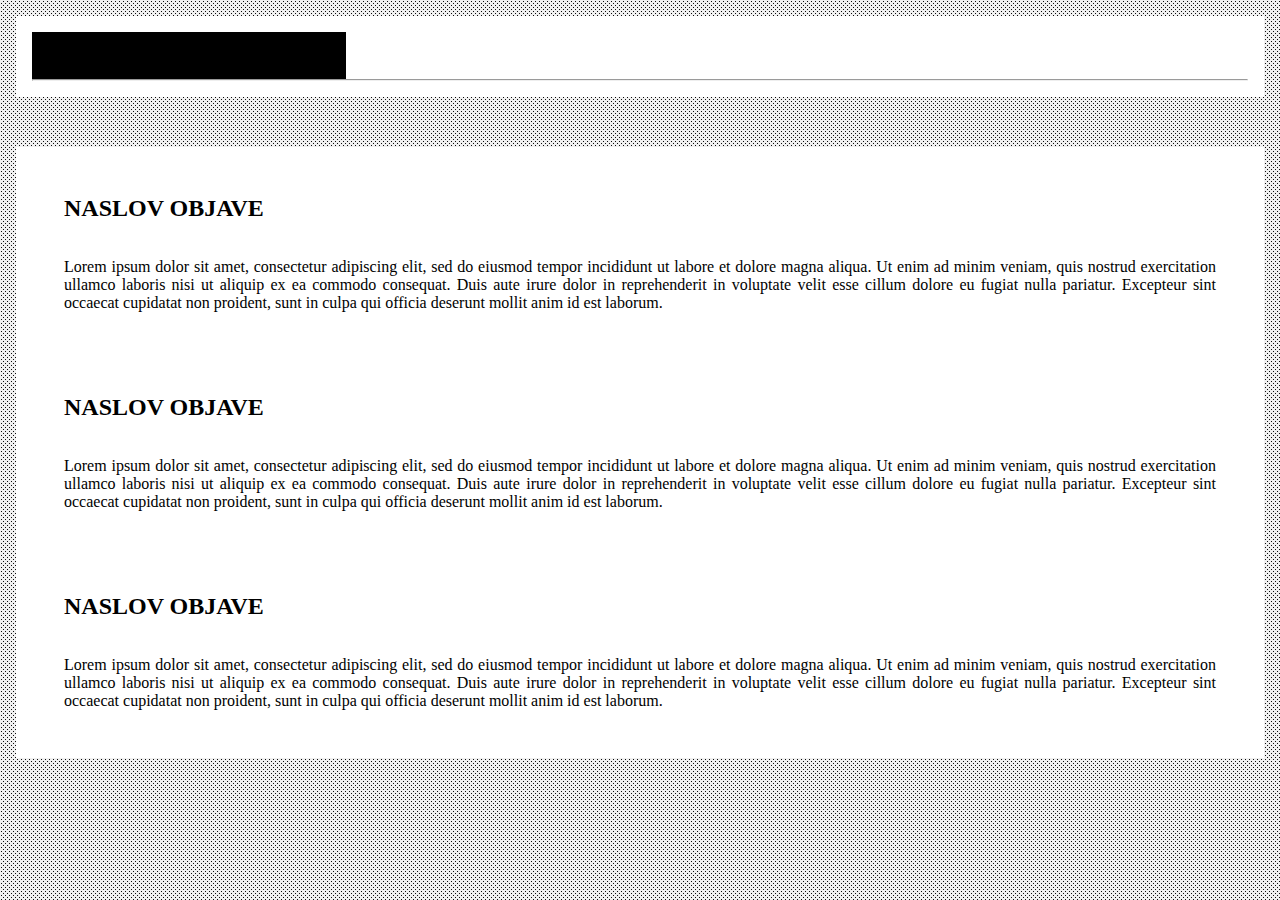
==== index.html @ b3492017 "template" ====
<html>
  <body>
  <meta name="viewport" content="width=device-width, initial-scale=1">
    <link rel = "stylesheet" href = "style.css">

    <title>A's Blog</title>
    
    <div class = "header">
      <h1 align = "center"> A's Blog </h1>
      <hr>
      </div>
    <br>

    <div class="wrapper">
      
      <div class = "objava">
        <h2> NASLOV OBJAVE </h2>
        <br>
        <br>
        <p> Lorem ipsum dolor sit amet, consectetur adipiscing elit, sed do eiusmod tempor incididunt ut labore et dolore 
            magna aliqua. Ut enim ad minim veniam, quis nostrud exercitation ullamco laboris nisi ut aliquip ex ea commodo 
            consequat. Duis aute irure dolor in reprehenderit in voluptate velit esse cillum dolore eu fugiat nulla pariatur. 
            Excepteur sint occaecat cupidatat non proident, sunt in culpa qui officia deserunt mollit anim id est laborum. </p>
      </div>
      
      <br>
        
      <div class = "objava2">
        <h2> NASLOV OBJAVE </h2>
        <br>
        <br>
        <p> Lorem ipsum dolor sit amet, consectetur adipiscing elit, sed do eiusmod tempor incididunt ut labore et dolore 
            magna aliqua. Ut enim ad minim veniam, quis nostrud exercitation ullamco laboris nisi ut aliquip ex ea commodo 
            consequat. Duis aute irure dolor in reprehenderit in voluptate velit esse cillum dolore eu fugiat nulla pariatur. 
            Excepteur sint occaecat cupidatat non proident, sunt in culpa qui officia deserunt mollit anim id est laborum. </p>
      </div>
      
      <br>

      <div class = "objava3">
        <h2> NASLOV OBJAVE </h2>
        <br>
        <br>
        <p> Lorem ipsum dolor sit amet, consectetur adipiscing elit, sed do eiusmod tempor incididunt ut labore et dolore 
            magna aliqua. Ut enim ad minim veniam, quis nostrud exercitation ullamco laboris nisi ut aliquip ex ea commodo 
            consequat. Duis aute irure dolor in reprehenderit in voluptate velit esse cillum dolore eu fugiat nulla pariatur. 
            Excepteur sint occaecat cupidatat non proident, sunt in culpa qui officia deserunt mollit anim id est laborum. </p>
      </div>

    </div>
    
   
  </body>  
</html>
---- style.css ----
* {
  padding: 0;
  margin: 0;
}

body {
  background-color: #f0f0f0;
  background-image: url("data:image/svg+xml,%3Csvg xmlns='http://www.w3.org/2000/svg' width='4' height='4' viewBox='0 0 4 4'%3E%3Cpath fill='%23000000' fill-opacity='0.95' d='M1 3h1v1H1V3zm2-2h1v1H3V1z'%3E%3C/path%3E%3C/svg%3E");
}

header {
  background-color: #000000;
  color: white;
  font-size: 1vw;
}

h1 {
  text-align: center;
  background-color: black;
  width: 25%;
  padding: 5px;

}

div {
  margin-top: 2.5rem;
  padding: 1rem;
  margin: 1rem;
  text-align: justify;
  background-color: #ffffff;
  font-family: Fira Code Light;
  border-radius: 10px:
}
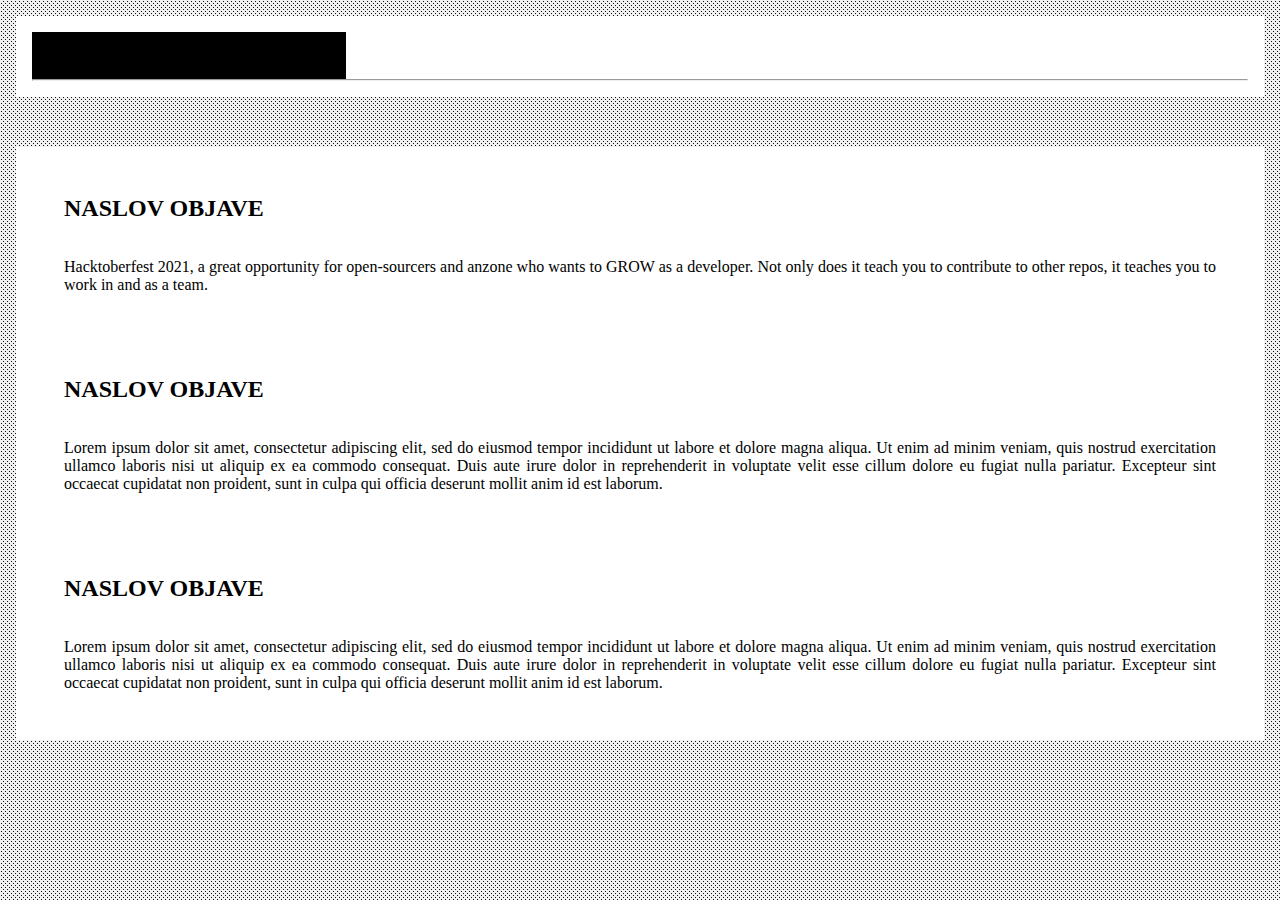
==== commit b0afdfd9: "added first test post" ====
--- a/index.html
+++ b/index.html
@@ -17,10 +17,7 @@
         <h2> NASLOV OBJAVE </h2>
         <br>
         <br>
-        <p> Lorem ipsum dolor sit amet, consectetur adipiscing elit, sed do eiusmod tempor incididunt ut labore et dolore 
-            magna aliqua. Ut enim ad minim veniam, quis nostrud exercitation ullamco laboris nisi ut aliquip ex ea commodo 
-            consequat. Duis aute irure dolor in reprehenderit in voluptate velit esse cillum dolore eu fugiat nulla pariatur. 
-            Excepteur sint occaecat cupidatat non proident, sunt in culpa qui officia deserunt mollit anim id est laborum. </p>
+        <p> Hacktoberfest 2021, a great opportunity for open-sourcers and anzone who wants to GROW as a developer. Not only does it teach you to contribute to other repos, it teaches you to work in and as a team.</p>
       </div>
       
       <br>
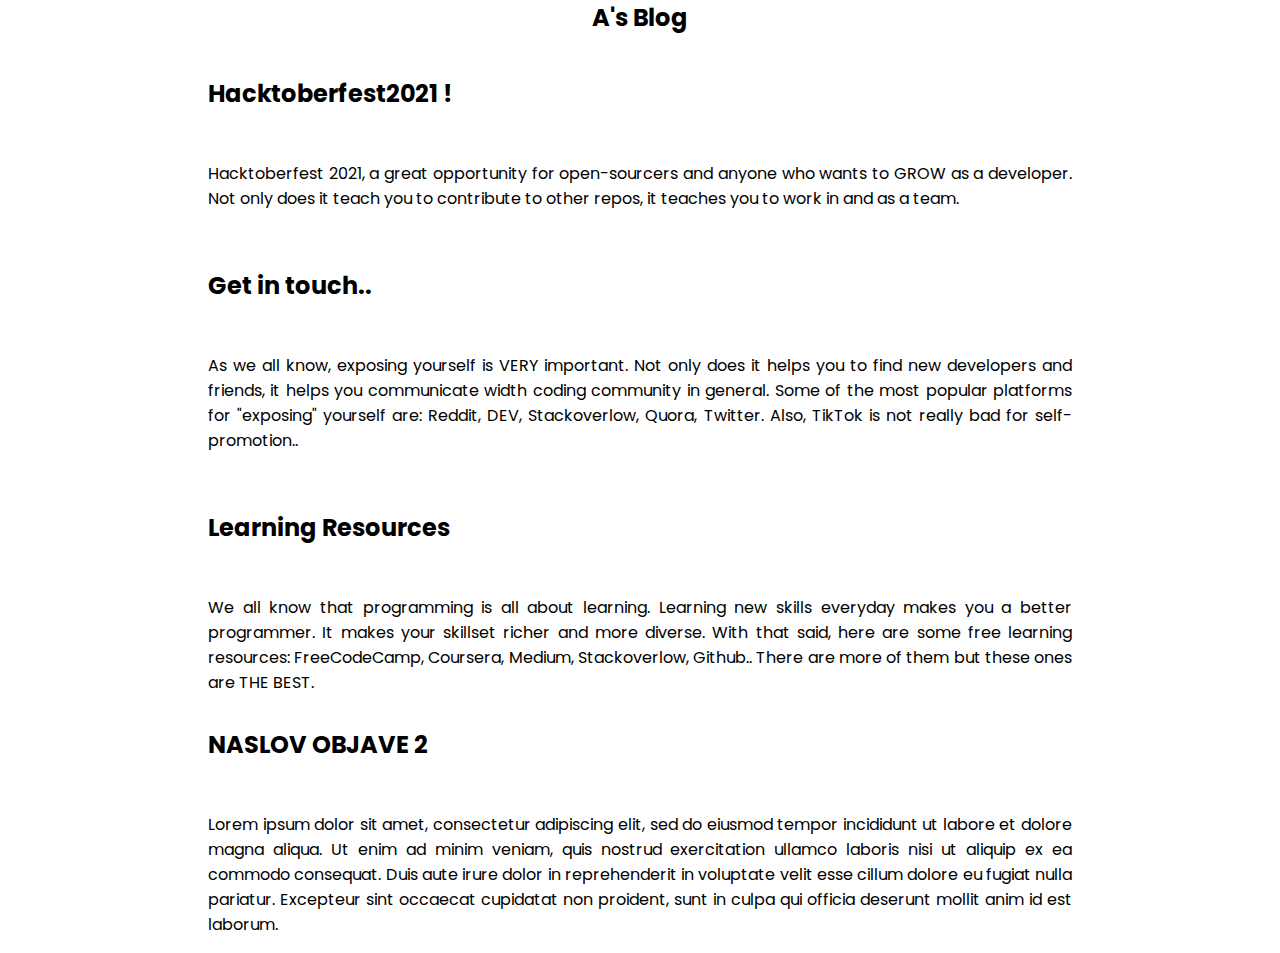
==== commit 0c6e8288: "added learning resources post" ====
--- a/index.html
+++ b/index.html
@@ -7,38 +7,49 @@
     
     <div class = "header">
       <h1 align = "center"> A's Blog </h1>
-      <hr>
       </div>
     <br>
 
     <div class="wrapper">
       
       <div class = "objava">
-        <h2> NASLOV OBJAVE </h2>
+        <h2 class = "naslov"> Hacktoberfest2021 ! </h2>
         <br>
         <br>
-        <p> Hacktoberfest 2021, a great opportunity for open-sourcers and anzone who wants to GROW as a developer. Not only does it teach you to contribute to other repos, it teaches you to work in and as a team.</p>
+        <p class = "text"> Hacktoberfest 2021, a great opportunity for open-sourcers and anyone who wants to GROW as a developer. 
+            Not only does it teach you to contribute to other repos, it teaches you to work in and as a team.</p>
       </div>
       
       <br>
         
-      <div class = "objava2">
-        <h2> NASLOV OBJAVE </h2>
+      <div class = "objava">
+        <h2 class = "naslov"> Get in touch.. </h2>
         <br>
         <br>
-        <p> Lorem ipsum dolor sit amet, consectetur adipiscing elit, sed do eiusmod tempor incididunt ut labore et dolore 
-            magna aliqua. Ut enim ad minim veniam, quis nostrud exercitation ullamco laboris nisi ut aliquip ex ea commodo 
-            consequat. Duis aute irure dolor in reprehenderit in voluptate velit esse cillum dolore eu fugiat nulla pariatur. 
-            Excepteur sint occaecat cupidatat non proident, sunt in culpa qui officia deserunt mollit anim id est laborum. </p>
+        <p class = "text"> As we all know, exposing yourself is VERY important. Not only does
+            it helps you to find new developers and friends, it helps you communicate width
+            coding community in general. Some of the most popular platforms for "exposing"
+            yourself are: Reddit, DEV, Stackoverlow, Quora, Twitter. Also, TikTok is not
+            really bad for self-promotion.. </p>
       </div>
       
       <br>
 
-      <div class = "objava3">
-        <h2> NASLOV OBJAVE </h2>
+      <div class = "objava">
+        <h2 class = "naslov"> Learning Resources</h2>
         <br>
         <br>
-        <p> Lorem ipsum dolor sit amet, consectetur adipiscing elit, sed do eiusmod tempor incididunt ut labore et dolore 
+        <p class = "text"> We all know that programming is all about learning. Learning new skills
+            everyday makes you a better programmer. It makes your skillset richer and more diverse.
+            With that said, here are some free learning resources: FreeCodeCamp, Coursera, Medium,
+            Stackoverlow, Github.. There are more of them but these ones are THE BEST. </p>
+      </div>
+
+      <div class = "objava">
+        <h2 class = "naslov"> NASLOV OBJAVE 2</h2>
+        <br>
+        <br>
+        <p class = "text"> Lorem ipsum dolor sit amet, consectetur adipiscing elit, sed do eiusmod tempor incididunt ut labore et dolore 
             magna aliqua. Ut enim ad minim veniam, quis nostrud exercitation ullamco laboris nisi ut aliquip ex ea commodo 
             consequat. Duis aute irure dolor in reprehenderit in voluptate velit esse cillum dolore eu fugiat nulla pariatur. 
             Excepteur sint occaecat cupidatat non proident, sunt in culpa qui officia deserunt mollit anim id est laborum. </p>
--- a/style.css
+++ b/style.css
@@ -1,33 +1,51 @@
+@import url('https://fonts.googleapis.com/css2?family=Poppins&display=swap');
+
 * {
+  font-family: Poppins;
+  box-sizing: border-box;
   padding: 0;
   margin: 0;
 }
 
 body {
-  background-color: #f0f0f0;
-  background-image: url("data:image/svg+xml,%3Csvg xmlns='http://www.w3.org/2000/svg' width='4' height='4' viewBox='0 0 4 4'%3E%3Cpath fill='%23000000' fill-opacity='0.95' d='M1 3h1v1H1V3zm2-2h1v1H3V1z'%3E%3C/path%3E%3C/svg%3E");
-}
+  background-color: white;
+}  
 
-header {
-  background-color: #000000;
-  color: white;
-  font-size: 1vw;
+.header {
+  color: black;
+  padding: 0;
+  margin: 0;
 }
 
 h1 {
   text-align: center;
-  background-color: black;
-  width: 25%;
-  padding: 5px;
-
+  font-size: 1.5em;
 }
 
-div {
-  margin-top: 2.5rem;
+
+.objava {
+  color: black;
+  width: 70%;
+  border-radius: 5px;
+  text-align: justify;
   padding: 1rem;
-  margin: 1rem;
+  margin: auto;
+}
+
+.objava2 {
+  color: black;
+  width: 70%;
+  border-radius: 5px;
   text-align: justify;
-  background-color: #ffffff;
-  font-family: Fira Code Light;
-  border-radius: 10px:
+  padding: 1rem;
+  margin: auto;
 }
+
+.objava3 {
+  color: black;
+  width: 70%;
+  border-radius: 5px;
+  text-align: justify;
+  padding: 1rem;
+  margin: auto;
+}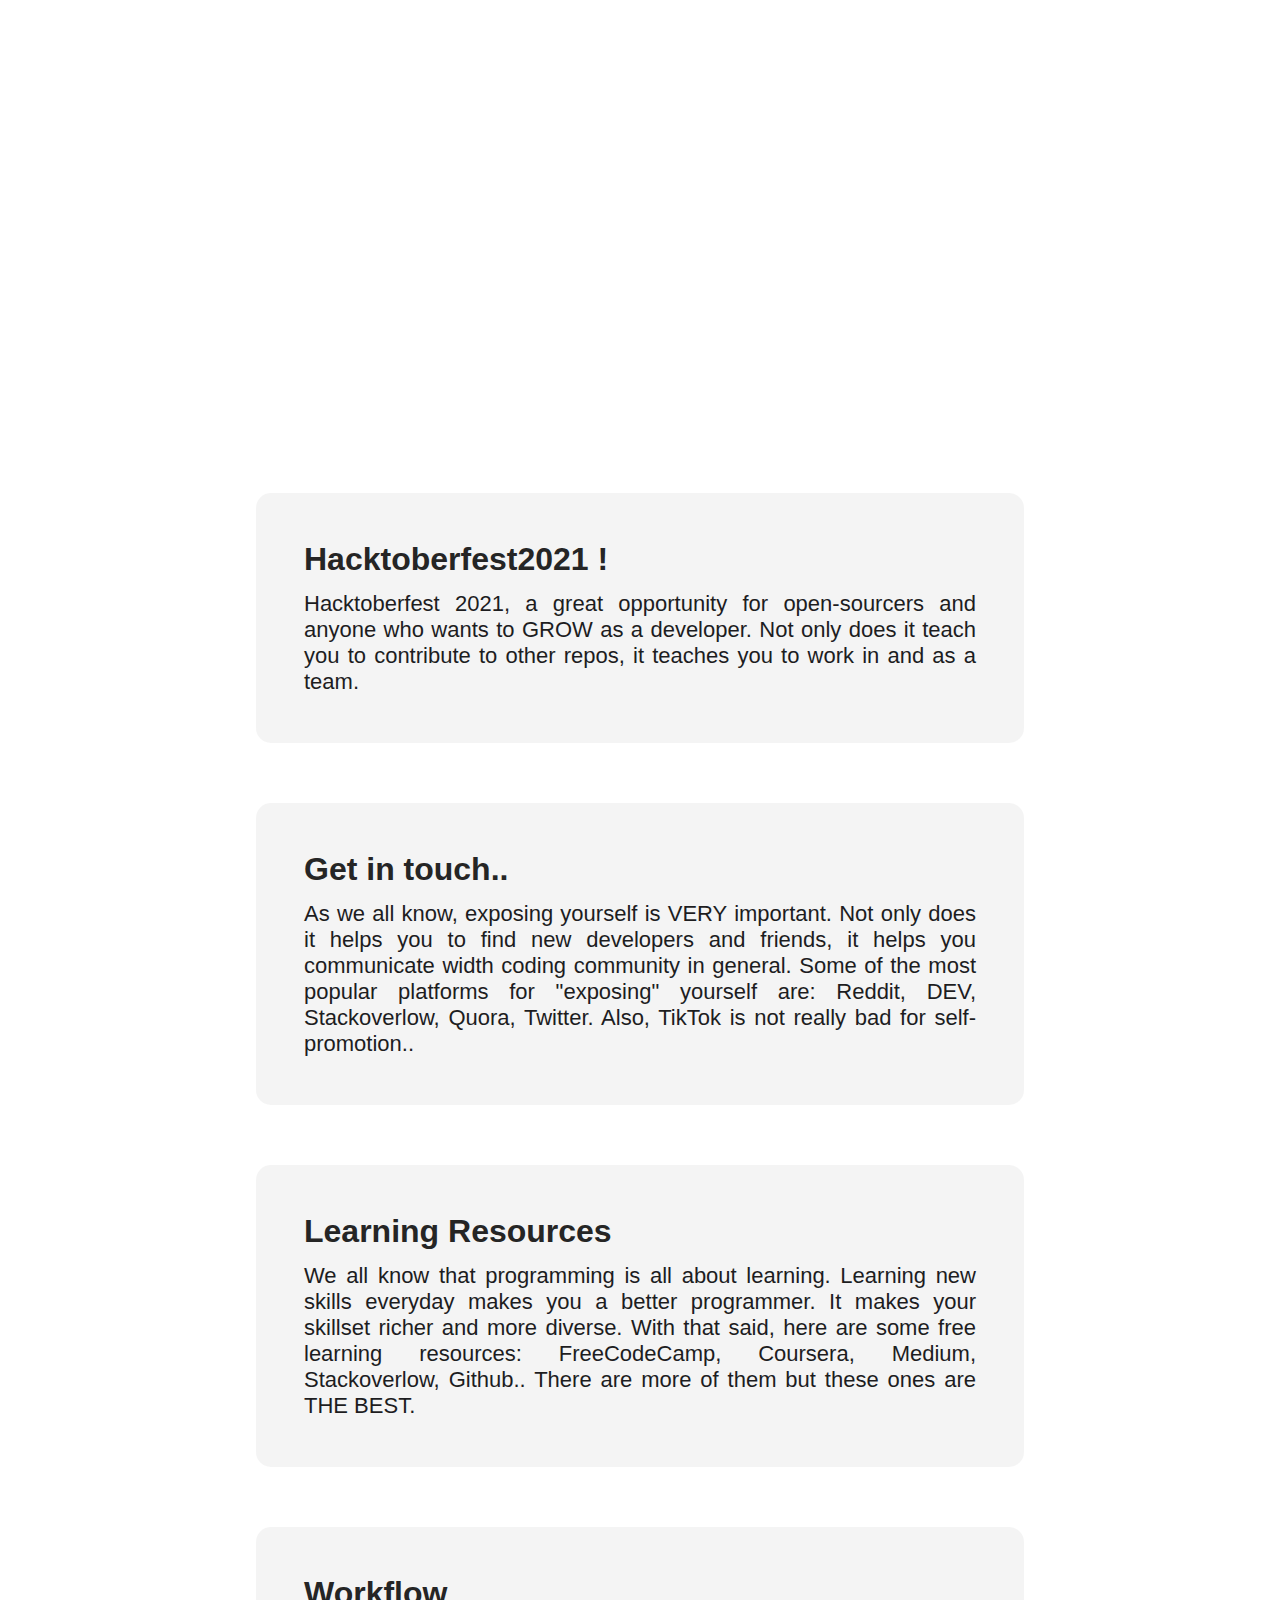
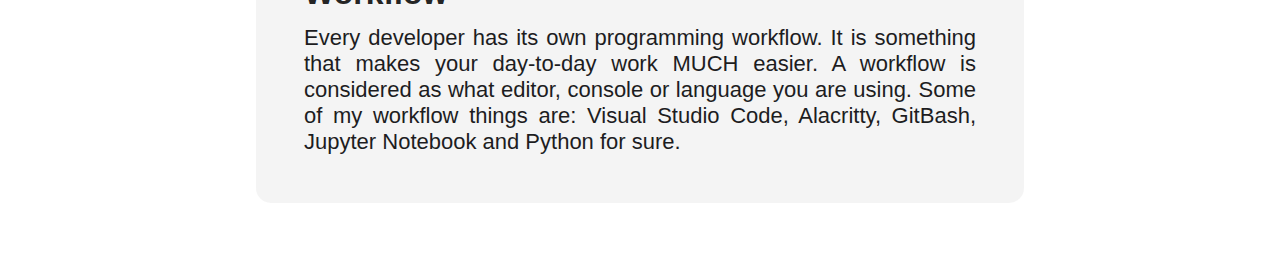
==== commit 3c690fdb: "styling blog cards" ====
--- a/index.html
+++ b/index.html
@@ -1,62 +1,55 @@
-<html>
-  <body>
-  <meta name="viewport" content="width=device-width, initial-scale=1">
-    <link rel = "stylesheet" href = "style.css">
+<!DOCTYPE html>
+<html lang="en">
+<head>
+  <meta charset="UTF-8">
+  <meta http-equiv="X-UA-Compatible" content="IE=edge">
+  <meta name="viewport" content="width=device-width, initial-scale=1.0">
+  <link rel = "stylesheet" href = "style.css">
+  <link rel="icon" href="img/favicon.png">
+  <title>A's Blog</title>
+</head>
+<body>
 
-    <title>A's Blog</title>
+  <div class = "header">
+    <h1> A's Blog </h1>
+    </div>
+  <br>
+
+  <div class="wrapper">
     
-    <div class = "header">
-      <h1 align = "center"> A's Blog </h1>
-      </div>
-    <br>
-
-    <div class="wrapper">
-      
-      <div class = "objava">
-        <h2 class = "naslov"> Hacktoberfest2021 ! </h2>
-        <br>
-        <br>
-        <p class = "text"> Hacktoberfest 2021, a great opportunity for open-sourcers and anyone who wants to GROW as a developer. 
-            Not only does it teach you to contribute to other repos, it teaches you to work in and as a team.</p>
-      </div>
-      
-      <br>
-        
-      <div class = "objava">
-        <h2 class = "naslov"> Get in touch.. </h2>
-        <br>
-        <br>
-        <p class = "text"> As we all know, exposing yourself is VERY important. Not only does
-            it helps you to find new developers and friends, it helps you communicate width
-            coding community in general. Some of the most popular platforms for "exposing"
-            yourself are: Reddit, DEV, Stackoverlow, Quora, Twitter. Also, TikTok is not
-            really bad for self-promotion.. </p>
-      </div>
-      
-      <br>
-
-      <div class = "objava">
-        <h2 class = "naslov"> Learning Resources</h2>
-        <br>
-        <br>
-        <p class = "text"> We all know that programming is all about learning. Learning new skills
-            everyday makes you a better programmer. It makes your skillset richer and more diverse.
-            With that said, here are some free learning resources: FreeCodeCamp, Coursera, Medium,
-            Stackoverlow, Github.. There are more of them but these ones are THE BEST. </p>
-      </div>
-
-      <div class = "objava">
-        <h2 class = "naslov"> NASLOV OBJAVE 2</h2>
-        <br>
-        <br>
-        <p class = "text"> Lorem ipsum dolor sit amet, consectetur adipiscing elit, sed do eiusmod tempor incididunt ut labore et dolore 
-            magna aliqua. Ut enim ad minim veniam, quis nostrud exercitation ullamco laboris nisi ut aliquip ex ea commodo 
-            consequat. Duis aute irure dolor in reprehenderit in voluptate velit esse cillum dolore eu fugiat nulla pariatur. 
-            Excepteur sint occaecat cupidatat non proident, sunt in culpa qui officia deserunt mollit anim id est laborum. </p>
-      </div>
-
+    <div class = "objava">
+      <h2 class = "naslov"> Hacktoberfest2021 ! </h2>
+      <p class = "text"> Hacktoberfest 2021, a great opportunity for open-sourcers and anyone who wants to GROW as a developer. 
+          Not only does it teach you to contribute to other repos, it teaches you to work in and as a team.</p>
     </div>
     
-   
-  </body>  
-</html>
+      
+    <div class = "objava">
+      <h2 class = "naslov"> Get in touch.. </h2>
+      <p class = "text"> As we all know, exposing yourself is VERY important. Not only does
+          it helps you to find new developers and friends, it helps you communicate width
+          coding community in general. Some of the most popular platforms for "exposing"
+          yourself are: Reddit, DEV, Stackoverlow, Quora, Twitter. Also, TikTok is not
+          really bad for self-promotion.. </p>
+    </div>
+    
+
+    <div class = "objava">
+      <h2 class = "naslov"> Learning Resources</h2>
+      <p class = "text"> We all know that programming is all about learning. Learning new skills
+          everyday makes you a better programmer. It makes your skillset richer and more diverse.
+          With that said, here are some free learning resources: FreeCodeCamp, Coursera, Medium,
+          Stackoverlow, Github.. There are more of them but these ones are THE BEST. </p>
+    </div>
+
+    <div class = "objava">
+      <h2 class = "naslov"> Workflow</h2>
+      <p class = "text"> Every developer has its own programming workflow. It is something that
+          makes your day-to-day work MUCH easier. A workflow is considered as what editor, console or
+          language you are using. Some of my workflow things are: Visual Studio Code, Alacritty, 
+          GitBash, Jupyter Notebook and Python for sure.</p>
+    </div>
+
+  </div>
+</body>
+</html>--- a/style.css
+++ b/style.css
@@ -1,51 +1,70 @@
-@import url('https://fonts.googleapis.com/css2?family=Poppins&display=swap');
+@font-face {
+  font-family: "Product Sans Reg";
+  src: url("fonts/Product_Sans_Regular.ttf");
+}
+
+@font-face {
+  font-family: "Product Sans Bold";
+  src: url("fonts/Product_Sans_Bold.ttf");
+}
 
 * {
-  font-family: Poppins;
-  box-sizing: border-box;
+  font-family: Product Sans Reg, sans-serif;
+  -webkit-box-sizing: border-box;
+          box-sizing: border-box;
   padding: 0;
   margin: 0;
 }
 
 body {
-  background-color: white;
-}  
+  background-color: #ffffff;
+}
 
 .header {
-  color: black;
-  padding: 0;
+  color: #ffffff;
+  /* background-color: #1e1e1e; */
+  font-size: .8em;
+  padding: 5px;
   margin: 0;
+  height: 45vh;
+  background-image: url(img/bg-dark.jpg);
+  background-repeat: no-repeat;
+  background-size: cover;
+  background-position: center;
+  background-attachment: fixed;
 }
 
 h1 {
-  text-align: center;
-  font-size: 1.5em;
+  display: flex;
+  justify-content: center;
+  align-items: center;
+  font-size: 7rem;
+  padding: 150px;
+  
 }
 
+.wrapper {
+  margin-top: 70px;
+}
 
 .objava {
-  color: black;
-  width: 70%;
-  border-radius: 5px;
+  background-color: rgba(179, 179, 179, 0.144);
+  width: 60%;
+  border-radius: 15px;
   text-align: justify;
-  padding: 1rem;
+  padding: 3rem;
   margin: auto;
+  margin-bottom: 60px;
 }
 
-.objava2 {
-  color: black;
-  width: 70%;
-  border-radius: 5px;
-  text-align: justify;
-  padding: 1rem;
-  margin: auto;
+.objava .naslov {
+  color: #252525;
+  margin-bottom: 13px;
+  font-size: 2em;
 }
 
-.objava3 {
-  color: black;
-  width: 70%;
-  border-radius: 5px;
-  text-align: justify;
-  padding: 1rem;
-  margin: auto;
-}+.objava .text {
+  color: #1d1d1f;
+  font-size: 22px;
+}
+/*# sourceMappingURL=style.css.map */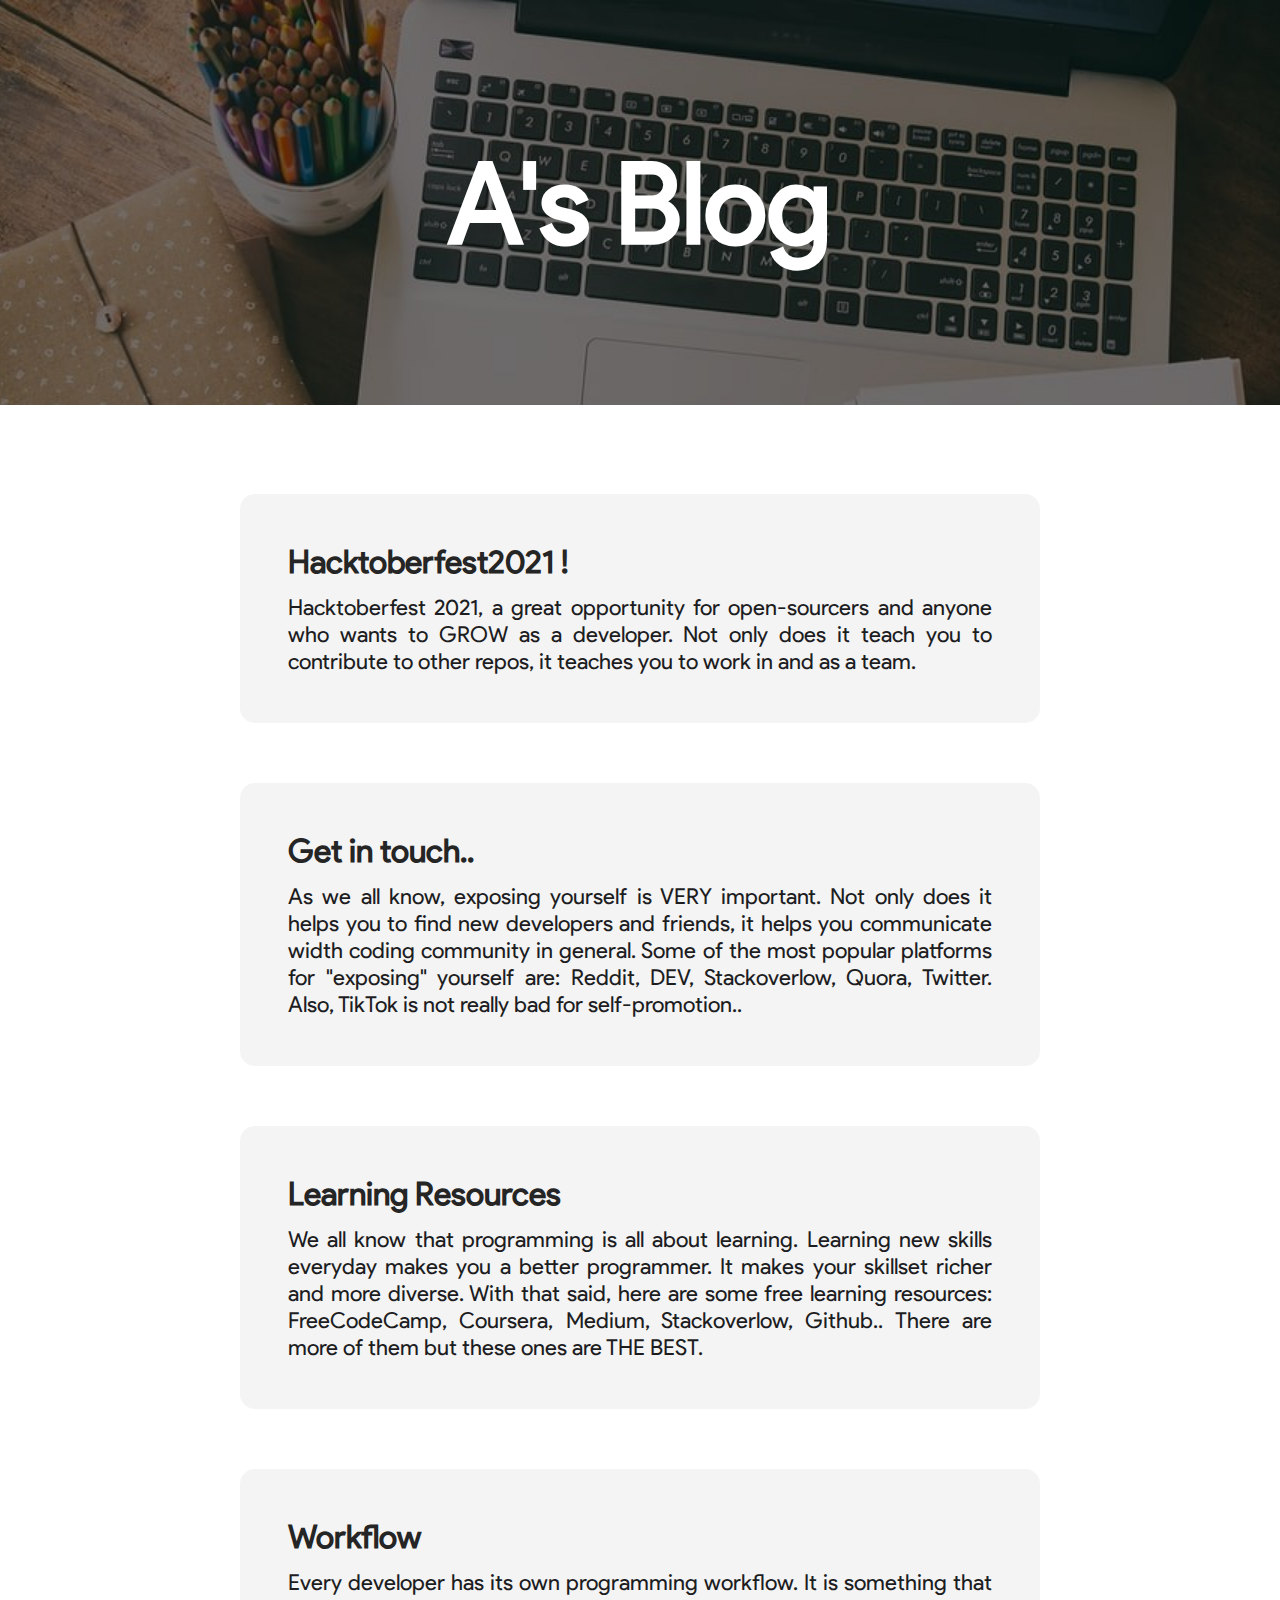
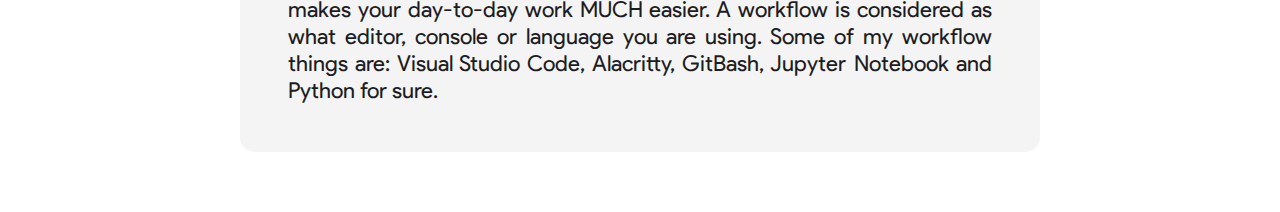
==== commit 3d39afb9: "made some improvements and made it responsive" ====
--- a/index.html
+++ b/index.html
@@ -1,55 +1,61 @@
 <!DOCTYPE html>
 <html lang="en">
-<head>
-  <meta charset="UTF-8">
-  <meta http-equiv="X-UA-Compatible" content="IE=edge">
-  <meta name="viewport" content="width=device-width, initial-scale=1.0">
-  <link rel = "stylesheet" href = "style.css">
-  <link rel="icon" href="img/favicon.png">
-  <title>A's Blog</title>
-</head>
-<body>
+	<head>
+		<meta charset="UTF-8" />
+		<meta http-equiv="X-UA-Compatible" content="IE=edge" />
+		<meta name="viewport" content="width=device-width, initial-scale=1.0" />
+		<link rel="stylesheet" href="style.css" />
+		<link rel="icon" href="img/favicon.png" />
+		<title>A's Blog</title>
+	</head>
+	<body>
+		<header>
+			<h1>A's Blog</h1>
+		</header>
+		<br />
 
-  <div class = "header">
-    <h1> A's Blog </h1>
-    </div>
-  <br>
+		<div class="wrapper">
+			<div class="objava">
+				<h2 class="naslov">Hacktoberfest2021 !</h2>
+				<p class="text">
+					Hacktoberfest 2021, a great opportunity for open-sourcers and anyone
+					who wants to GROW as a developer. Not only does it teach you to
+					contribute to other repos, it teaches you to work in and as a team.
+				</p>
+			</div>
 
-  <div class="wrapper">
-    
-    <div class = "objava">
-      <h2 class = "naslov"> Hacktoberfest2021 ! </h2>
-      <p class = "text"> Hacktoberfest 2021, a great opportunity for open-sourcers and anyone who wants to GROW as a developer. 
-          Not only does it teach you to contribute to other repos, it teaches you to work in and as a team.</p>
-    </div>
-    
-      
-    <div class = "objava">
-      <h2 class = "naslov"> Get in touch.. </h2>
-      <p class = "text"> As we all know, exposing yourself is VERY important. Not only does
-          it helps you to find new developers and friends, it helps you communicate width
-          coding community in general. Some of the most popular platforms for "exposing"
-          yourself are: Reddit, DEV, Stackoverlow, Quora, Twitter. Also, TikTok is not
-          really bad for self-promotion.. </p>
-    </div>
-    
+			<div class="objava">
+				<h2 class="naslov">Get in touch..</h2>
+				<p class="text">
+					As we all know, exposing yourself is VERY important. Not only does it
+					helps you to find new developers and friends, it helps you communicate
+					width coding community in general. Some of the most popular platforms
+					for "exposing" yourself are: Reddit, DEV, Stackoverlow, Quora,
+					Twitter. Also, TikTok is not really bad for self-promotion..
+				</p>
+			</div>
 
-    <div class = "objava">
-      <h2 class = "naslov"> Learning Resources</h2>
-      <p class = "text"> We all know that programming is all about learning. Learning new skills
-          everyday makes you a better programmer. It makes your skillset richer and more diverse.
-          With that said, here are some free learning resources: FreeCodeCamp, Coursera, Medium,
-          Stackoverlow, Github.. There are more of them but these ones are THE BEST. </p>
-    </div>
+			<div class="objava">
+				<h2 class="naslov">Learning Resources</h2>
+				<p class="text">
+					We all know that programming is all about learning. Learning new
+					skills everyday makes you a better programmer. It makes your skillset
+					richer and more diverse. With that said, here are some free learning
+					resources: FreeCodeCamp, Coursera, Medium, Stackoverlow, Github..
+					There are more of them but these ones are THE BEST.
+				</p>
+			</div>
 
-    <div class = "objava">
-      <h2 class = "naslov"> Workflow</h2>
-      <p class = "text"> Every developer has its own programming workflow. It is something that
-          makes your day-to-day work MUCH easier. A workflow is considered as what editor, console or
-          language you are using. Some of my workflow things are: Visual Studio Code, Alacritty, 
-          GitBash, Jupyter Notebook and Python for sure.</p>
-    </div>
-
-  </div>
-</body>
-</html>+			<div class="objava">
+				<h2 class="naslov">Workflow</h2>
+				<p class="text">
+					Every developer has its own programming workflow. It is something that
+					makes your day-to-day work MUCH easier. A workflow is considered as
+					what editor, console or language you are using. Some of my workflow
+					things are: Visual Studio Code, Alacritty, GitBash, Jupyter Notebook
+					and Python for sure.
+				</p>
+			</div>
+		</div>
+	</body>
+</html>
--- a/style.css
+++ b/style.css
@@ -1,70 +1,76 @@
 @font-face {
-  font-family: "Product Sans Reg";
-  src: url("fonts/Product_Sans_Regular.ttf");
+	font-family: 'Product Sans Reg';
+	src: url('fonts/Product_Sans_Regular.ttf');
 }
 
 @font-face {
-  font-family: "Product Sans Bold";
-  src: url("fonts/Product_Sans_Bold.ttf");
+	font-family: 'Product Sans Bold';
+	src: url('fonts/Product_Sans_Bold.ttf');
 }
 
 * {
-  font-family: Product Sans Reg, sans-serif;
-  -webkit-box-sizing: border-box;
-          box-sizing: border-box;
-  padding: 0;
-  margin: 0;
+	font-family: Product Sans Reg, sans-serif;
+	-webkit-box-sizing: border-box;
+	box-sizing: border-box;
+	padding: 0;
+	margin: 0;
 }
 
 body {
-  background-color: #ffffff;
+	background-color: #ffffff;
 }
 
-.header {
-  color: #ffffff;
-  /* background-color: #1e1e1e; */
-  font-size: .8em;
-  padding: 5px;
-  margin: 0;
-  height: 45vh;
-  background-image: url(img/bg-dark.jpg);
-  background-repeat: no-repeat;
-  background-size: cover;
-  background-position: center;
-  background-attachment: fixed;
+header {
+	color: #ffffff;
+	/* background-color: #1e1e1e; */
+	height: 45vh;
+	display: flex;
+	justify-content: center;
+	align-items: center;
+	flex-direction: column;
+	background-image: url(img/bg-dark.jpg);
+	background-repeat: no-repeat;
+	background-size: cover;
+	background-position: center;
+	background-attachment: fixed;
 }
 
-h1 {
-  display: flex;
-  justify-content: center;
-  align-items: center;
-  font-size: 7rem;
-  padding: 150px;
-  
+header h1 {
+	text-align: center;
+	font-size: 7rem;
+	padding: 150px;
 }
 
 .wrapper {
-  margin-top: 70px;
+	margin-top: 70px;
 }
 
 .objava {
-  background-color: rgba(179, 179, 179, 0.144);
-  width: 60%;
-  border-radius: 15px;
-  text-align: justify;
-  padding: 3rem;
-  margin: auto;
-  margin-bottom: 60px;
+	background-color: rgba(179, 179, 179, 0.144);
+	width: 90%;
+	max-width: 800px;
+	border-radius: 15px;
+	text-align: justify;
+	padding: 3rem;
+	margin: auto;
+	margin-bottom: 60px;
 }
 
 .objava .naslov {
-  color: #252525;
-  margin-bottom: 13px;
-  font-size: 2em;
+	color: #252525;
+	margin-bottom: 13px;
+	font-size: 2em;
 }
 
 .objava .text {
-  color: #1d1d1f;
-  font-size: 22px;
+	color: #1d1d1f;
+	font-size: 22px;
 }
-/*# sourceMappingURL=style.css.map */+
+@media screen and (max-width: 768px) {
+	header h1 {
+		font-size: 5rem;
+	}
+}
+
+/*# sourceMappingURL=style.css.map */
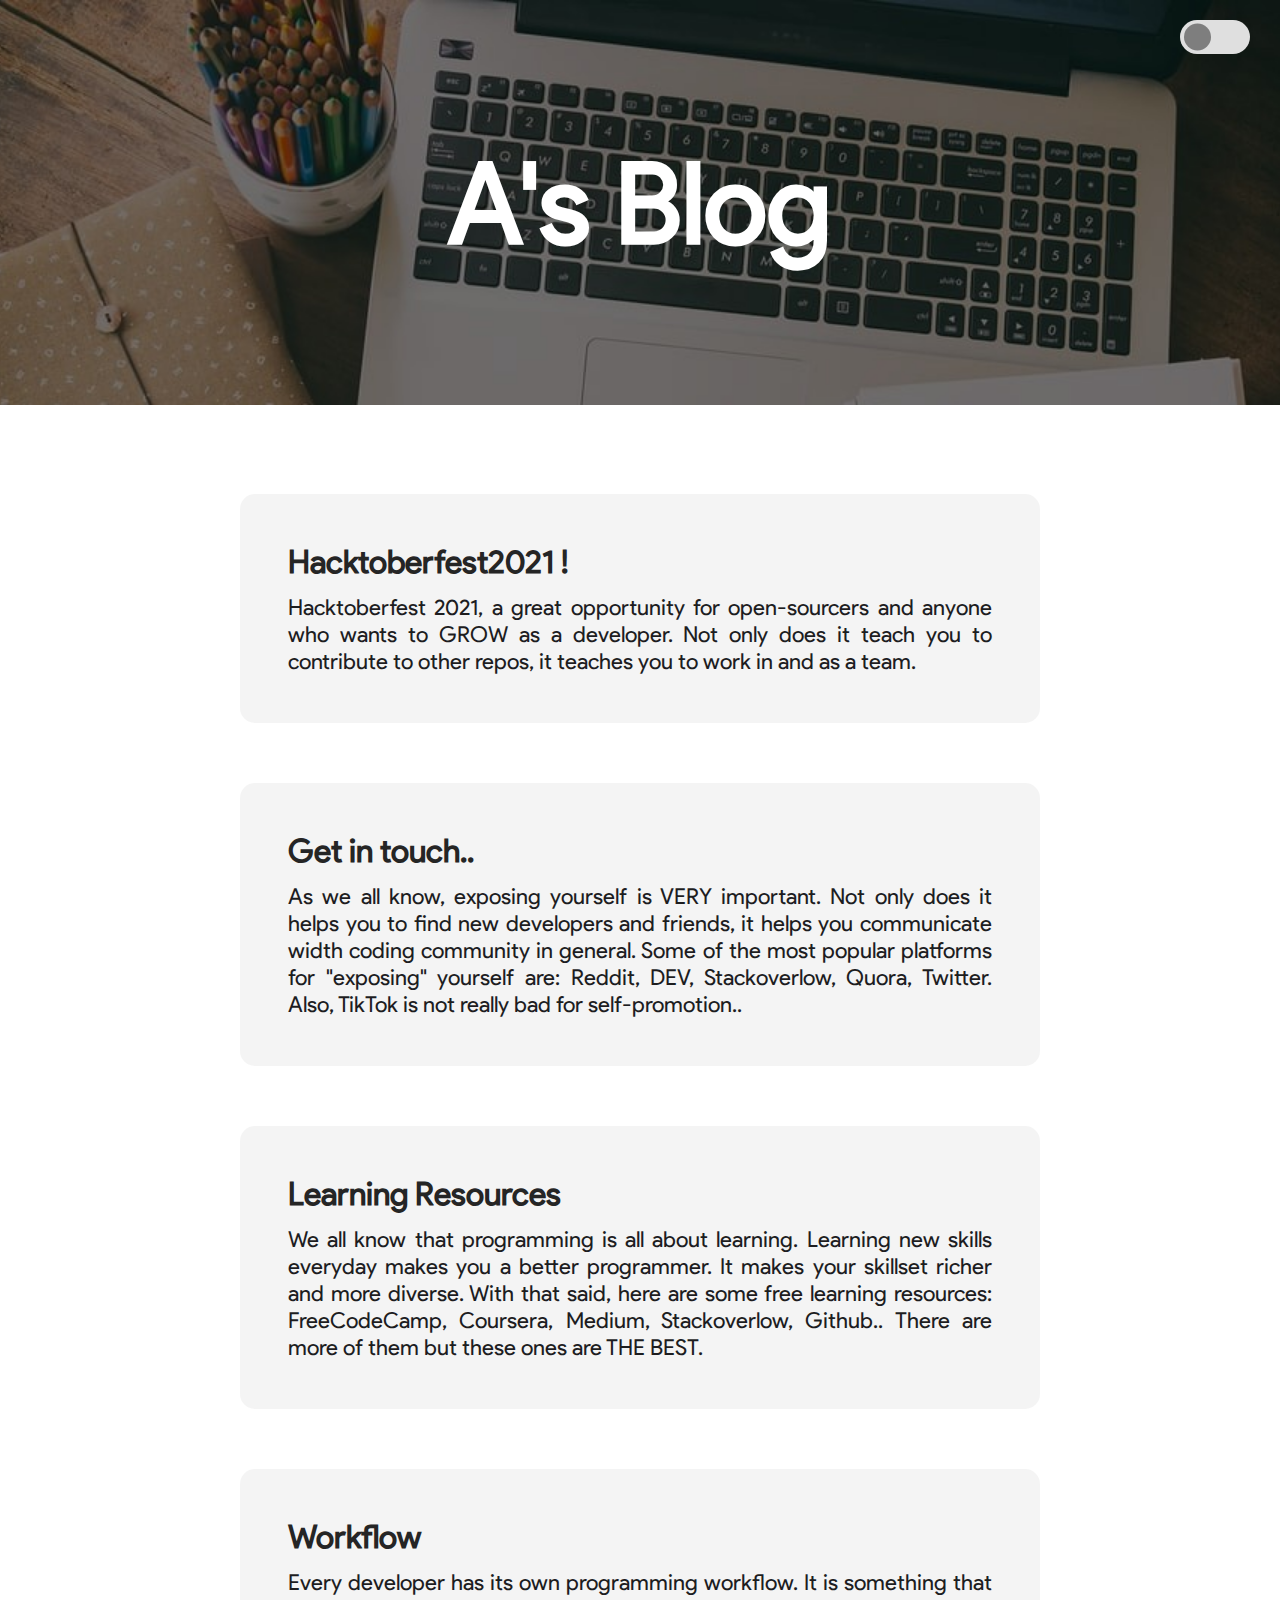
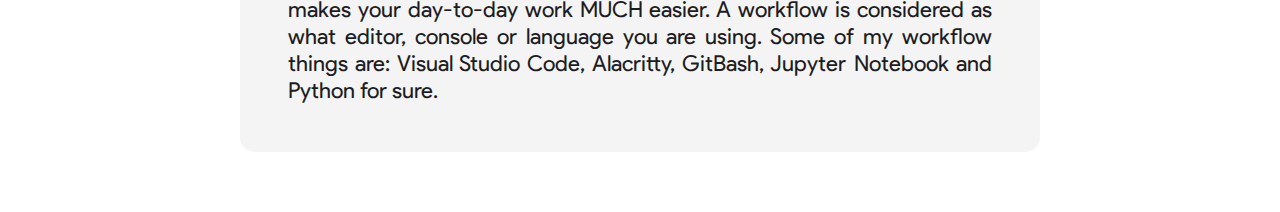
==== commit fb6f6cda: "Merge pull request #15 from VirajS00/darkmode" ====
--- a/index.html
+++ b/index.html
@@ -1,61 +1,76 @@
 <!DOCTYPE html>
 <html lang="en">
-	<head>
-		<meta charset="UTF-8" />
-		<meta http-equiv="X-UA-Compatible" content="IE=edge" />
-		<meta name="viewport" content="width=device-width, initial-scale=1.0" />
-		<link rel="stylesheet" href="style.css" />
-		<link rel="icon" href="img/favicon.png" />
-		<title>A's Blog</title>
-	</head>
-	<body>
-		<header>
-			<h1>A's Blog</h1>
-		</header>
-		<br />
+<head>
+	<meta charset="UTF-8" />
+	<meta http-equiv="X-UA-Compatible" content="IE=edge" />
+	<meta name="viewport" content="width=device-width, initial-scale=1.0" />
+	<link rel="stylesheet" href="style.css" />
+	<link rel="icon" href="img/favicon.png" />
+	<title>A's Blog</title>
+	<script src="https://cdnjs.cloudflare.com/ajax/libs/jquery/3.6.0/jquery.min.js" integrity="sha512-894YE6QWD5I59HgZOGReFYm4dnWc1Qt5NtvYSaNcOP+u1T9qYdvdihz0PPSiiqn/+/3e7Jo4EaG7TubfWGUrMQ==" crossorigin="anonymous" referrerpolicy="no-referrer"></script>
+</head>
+<body>
+	<header>
+		<h1>A's Blog</h1>
+	</header>
+	<br />
 
-		<div class="wrapper">
-			<div class="objava">
-				<h2 class="naslov">Hacktoberfest2021 !</h2>
-				<p class="text">
-					Hacktoberfest 2021, a great opportunity for open-sourcers and anyone
-					who wants to GROW as a developer. Not only does it teach you to
-					contribute to other repos, it teaches you to work in and as a team.
-				</p>
-			</div>
+	<label class="switch">
+		<input type="checkbox" id="darkmode-toggle" aria-label="dark mode toggle" />
+		<span class="slider"></span>
+	</label>
 
-			<div class="objava">
-				<h2 class="naslov">Get in touch..</h2>
-				<p class="text">
-					As we all know, exposing yourself is VERY important. Not only does it
-					helps you to find new developers and friends, it helps you communicate
-					width coding community in general. Some of the most popular platforms
-					for "exposing" yourself are: Reddit, DEV, Stackoverlow, Quora,
-					Twitter. Also, TikTok is not really bad for self-promotion..
-				</p>
-			</div>
+	<div class="wrapper">
+		<div class="objava">
+			<h2 class="naslov">Hacktoberfest2021 !</h2>
+			<p class="text">
+				Hacktoberfest 2021, a great opportunity for open-sourcers and anyone
+				who wants to GROW as a developer. Not only does it teach you to
+				contribute to other repos, it teaches you to work in and as a team.
+			</p>
+		</div>
 
-			<div class="objava">
-				<h2 class="naslov">Learning Resources</h2>
-				<p class="text">
-					We all know that programming is all about learning. Learning new
-					skills everyday makes you a better programmer. It makes your skillset
-					richer and more diverse. With that said, here are some free learning
-					resources: FreeCodeCamp, Coursera, Medium, Stackoverlow, Github..
-					There are more of them but these ones are THE BEST.
-				</p>
-			</div>
+		<div class="objava">
+			<h2 class="naslov">Get in touch..</h2>
+			<p class="text">
+				As we all know, exposing yourself is VERY important. Not only does it
+				helps you to find new developers and friends, it helps you communicate
+				width coding community in general. Some of the most popular platforms
+				for "exposing" yourself are: Reddit, DEV, Stackoverlow, Quora,
+				Twitter. Also, TikTok is not really bad for self-promotion..
+			</p>
+		</div>
 
-			<div class="objava">
-				<h2 class="naslov">Workflow</h2>
-				<p class="text">
-					Every developer has its own programming workflow. It is something that
-					makes your day-to-day work MUCH easier. A workflow is considered as
-					what editor, console or language you are using. Some of my workflow
-					things are: Visual Studio Code, Alacritty, GitBash, Jupyter Notebook
-					and Python for sure.
-				</p>
-			</div>
+		<div class="objava">
+			<h2 class="naslov">Learning Resources</h2>
+			<p class="text">
+				We all know that programming is all about learning. Learning new
+				skills everyday makes you a better programmer. It makes your skillset
+				richer and more diverse. With that said, here are some free learning
+				resources: FreeCodeCamp, Coursera, Medium, Stackoverlow, Github..
+				There are more of them but these ones are THE BEST.
+			</p>
 		</div>
-	</body>
+
+		<div class="objava">
+			<h2 class="naslov">Workflow</h2>
+			<p class="text">
+				Every developer has its own programming workflow. It is something that
+				makes your day-to-day work MUCH easier. A workflow is considered as
+				what editor, console or language you are using. Some of my workflow
+				things are: Visual Studio Code, Alacritty, GitBash, Jupyter Notebook
+				and Python for sure.
+			</p>
+		</div>
+	</div>
+	<div class="loader-wrapper">
+		<div class="lds-dual-ring"></div>
+	</div>
+	<script>
+		$(window).on('load', function () {
+			$('.loader-wrapper').fadeOut('slow');
+		});
+	</script>
+	<script src="js/darkmode.js"></script>
+</body>
 </html>
--- a/style.css
+++ b/style.css
@@ -6,6 +6,18 @@
 @font-face {
 	font-family: 'Product Sans Bold';
 	src: url('fonts/Product_Sans_Bold.ttf');
+}
+
+:root {
+	--body-bg: #fff;
+	--blog-title-clr: #252525;
+	--blog-text-clr: #1d1d1f;
+}
+
+.darkmode {
+	--body-bg: #1c1c1c;
+	--blog-title-clr: #d6d6d6;
+	--blog-text-clr: #f2f2f2;
 }
 
 * {
@@ -17,7 +29,7 @@
 }
 
 body {
-	background-color: #ffffff;
+	background-color: var(--body-bg);
 }
 
 header {
@@ -57,13 +69,13 @@
 }
 
 .objava .naslov {
-	color: #252525;
+	color: var(--blog-title-clr);
 	margin-bottom: 13px;
 	font-size: 2em;
 }
 
 .objava .text {
-	color: #1d1d1f;
+	color: var(--blog-text-clr);
 	font-size: 22px;
 }
 
@@ -73,4 +85,105 @@
 	}
 }
 
+.lds-dual-ring {
+	display: inline-block;
+	width: 80px;
+	height: 80px;
+}
+.lds-dual-ring:after {
+	content: ' ';
+	display: block;
+	width: 64px;
+	height: 64px;
+	margin: 8px;
+	border-radius: 50%;
+	border: 6px solid rgb(255, 255, 255);
+	border-color: rgb(255, 255, 255) transparent rgb(255, 255, 255) transparent;
+	animation: lds-dual-ring 1.2s linear infinite;
+}
+@keyframes lds-dual-ring {
+	0% {
+		transform: rotate(0deg);
+	}
+	100% {
+		transform: rotate(360deg);
+	}
+}
+
+.loader-wrapper {
+	width: 100%;
+	height: 100%;
+	position: absolute;
+	top: 0;
+	left: 0;
+	background-color: #242f3f;
+	display: flex;
+	justify-content: center;
+	align-items: center;
+}
+
+/* code for toggle switch */
+
+.switch > input {
+	opacity: 0;
+	width: 0;
+	height: 0;
+}
+
+.switch {
+	position: fixed;
+	display: block;
+	width: 70px;
+	height: 34px;
+	top: 20px;
+	right: 30px;
+	z-index: 100;
+}
+
+.slider {
+	position: absolute;
+	cursor: pointer;
+	top: 0;
+	left: 0;
+	background-color: #dfdfdf;
+	height: 100%;
+	width: 100%;
+	border-radius: 70px;
+	transition: background-color 350ms ease-in-out;
+}
+
+.slider::before {
+	content: '';
+	height: 27px;
+	width: 27px;
+	background-color: #7e7e7e;
+	position: absolute;
+	top: 50%;
+	transform: translate(0, -50%);
+	left: 4px;
+	border-radius: 50%;
+	transition: transform 350ms ease-in-out;
+	z-index: 2;
+}
+
+#darkmode-toggle:checked + .slider {
+	background-color: #545454;
+}
+
+#darkmode-toggle:checked + .slider::before {
+	transform: translate(130%, -50%);
+	background-color: #bdbdbd;
+}
+
+.slider::after {
+	content: '';
+	height: 100%;
+	width: 100%;
+	position: absolute;
+	background-repeat: no-repeat;
+	background-position: 90% 50%;
+	left: 0;
+	z-index: 1;
+}
+
 /*# sourceMappingURL=style.css.map */
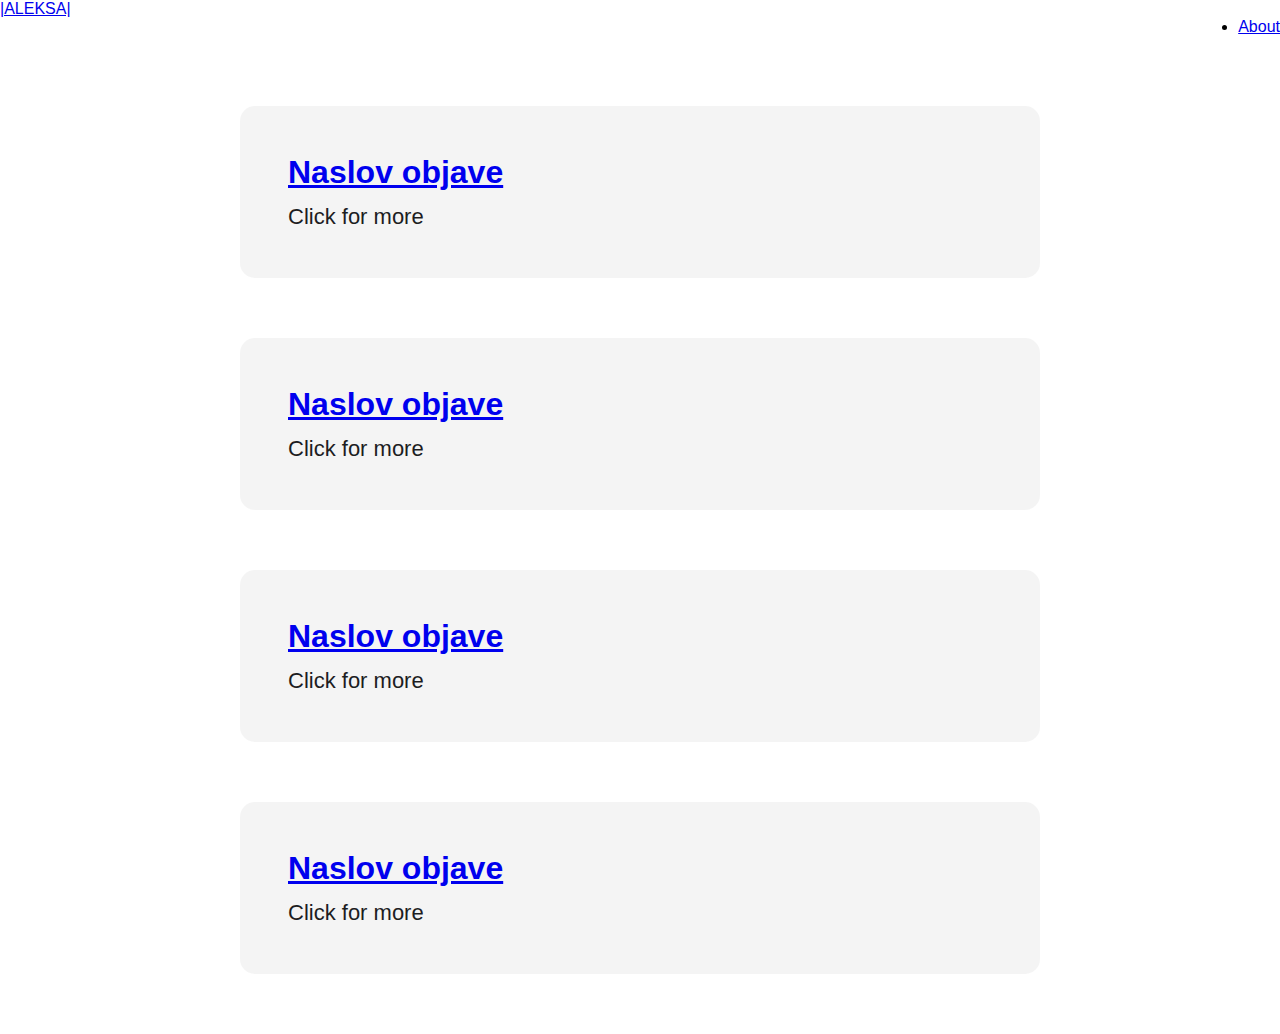
==== commit 75649de7: "base change" ====
--- a/index.html
+++ b/index.html
@@ -1,76 +1,55 @@
 <!DOCTYPE html>
 <html lang="en">
 <head>
-	<meta charset="UTF-8" />
-	<meta http-equiv="X-UA-Compatible" content="IE=edge" />
-	<meta name="viewport" content="width=device-width, initial-scale=1.0" />
-	<link rel="stylesheet" href="style.css" />
-	<link rel="icon" href="img/favicon.png" />
-	<title>A's Blog</title>
-	<script src="https://cdnjs.cloudflare.com/ajax/libs/jquery/3.6.0/jquery.min.js" integrity="sha512-894YE6QWD5I59HgZOGReFYm4dnWc1Qt5NtvYSaNcOP+u1T9qYdvdihz0PPSiiqn/+/3e7Jo4EaG7TubfWGUrMQ==" crossorigin="anonymous" referrerpolicy="no-referrer"></script>
+  <meta charset="UTF-8">
+  <meta http-equiv="X-UA-Compatible" content="IE=edge">
+  <meta name="viewport" content="width=device-width, initial-scale=1.0">
+  <link rel = "stylesheet" href = "style.css">
+  <link rel="icon" href="img/favicon.png">
+  <title>A's Blog</title>
+  <script src="https://cdnjs.cloudflare.com/ajax/libs/jquery/3.6.0/jquery.min.js" integrity="sha512-894YE6QWD5I59HgZOGReFYm4dnWc1Qt5NtvYSaNcOP+u1T9qYdvdihz0PPSiiqn/+/3e7Jo4EaG7TubfWGUrMQ==" crossorigin="anonymous" referrerpolicy="no-referrer"></script>
 </head>
 <body>
-	<header>
-		<h1>A's Blog</h1>
-	</header>
-	<br />
 
-	<label class="switch">
-		<input type="checkbox" id="darkmode-toggle" aria-label="dark mode toggle" />
-		<span class="slider"></span>
-	</label>
+    <ul class = "navbar">
+      <li><a href="index.html"> |ALEKSA| </a></li>
+      <li style="float:right"><a href="about.html"> About </a></li>
+    </ul>
 
-	<div class="wrapper">
-		<div class="objava">
-			<h2 class="naslov">Hacktoberfest2021 !</h2>
-			<p class="text">
-				Hacktoberfest 2021, a great opportunity for open-sourcers and anyone
-				who wants to GROW as a developer. Not only does it teach you to
-				contribute to other repos, it teaches you to work in and as a team.
-			</p>
-		</div>
+  <br>
 
-		<div class="objava">
-			<h2 class="naslov">Get in touch..</h2>
-			<p class="text">
-				As we all know, exposing yourself is VERY important. Not only does it
-				helps you to find new developers and friends, it helps you communicate
-				width coding community in general. Some of the most popular platforms
-				for "exposing" yourself are: Reddit, DEV, Stackoverlow, Quora,
-				Twitter. Also, TikTok is not really bad for self-promotion..
-			</p>
-		</div>
+  <div class="wrapper">
+    
+    <div class = "objava">
+      <h3 class = "naslov"> <a href = "post.html"> Naslov objave </a> </h2>
+      <p class = "text"> Click for more </p>
+    </div>
+    
+      
+    <div class = "objava">
+      <h3 class = "naslov"> <a href = "post.html"> Naslov objave </a> </h2>
+      <p class = "text"> Click for more </p>
+    </div>
+    
 
-		<div class="objava">
-			<h2 class="naslov">Learning Resources</h2>
-			<p class="text">
-				We all know that programming is all about learning. Learning new
-				skills everyday makes you a better programmer. It makes your skillset
-				richer and more diverse. With that said, here are some free learning
-				resources: FreeCodeCamp, Coursera, Medium, Stackoverlow, Github..
-				There are more of them but these ones are THE BEST.
-			</p>
-		</div>
+    <div class = "objava">
+      <h3 class = "naslov"> <a href = "post.html"> Naslov objave </a> </h2>
+      <p class = "text"> Click for more </p>
+    </div>
 
-		<div class="objava">
-			<h2 class="naslov">Workflow</h2>
-			<p class="text">
-				Every developer has its own programming workflow. It is something that
-				makes your day-to-day work MUCH easier. A workflow is considered as
-				what editor, console or language you are using. Some of my workflow
-				things are: Visual Studio Code, Alacritty, GitBash, Jupyter Notebook
-				and Python for sure.
-			</p>
-		</div>
-	</div>
-	<div class="loader-wrapper">
+    <div class = "objava">
+      <h3 class = "naslov"> <a href = "post.html"> Naslov objave </a> </h2>
+      <p class = "text"> Click for more </p>
+    </div>
+
+  </div>
+  <div class="loader-wrapper">
 		<div class="lds-dual-ring"></div>
 	</div>
 	<script>
-		$(window).on('load', function () {
-			$('.loader-wrapper').fadeOut('slow');
+		$(window).on("load", function(){
+			$(".loader-wrapper").fadeOut("slow");
 		});
 	</script>
-	<script src="js/darkmode.js"></script>
 </body>
 </html>
